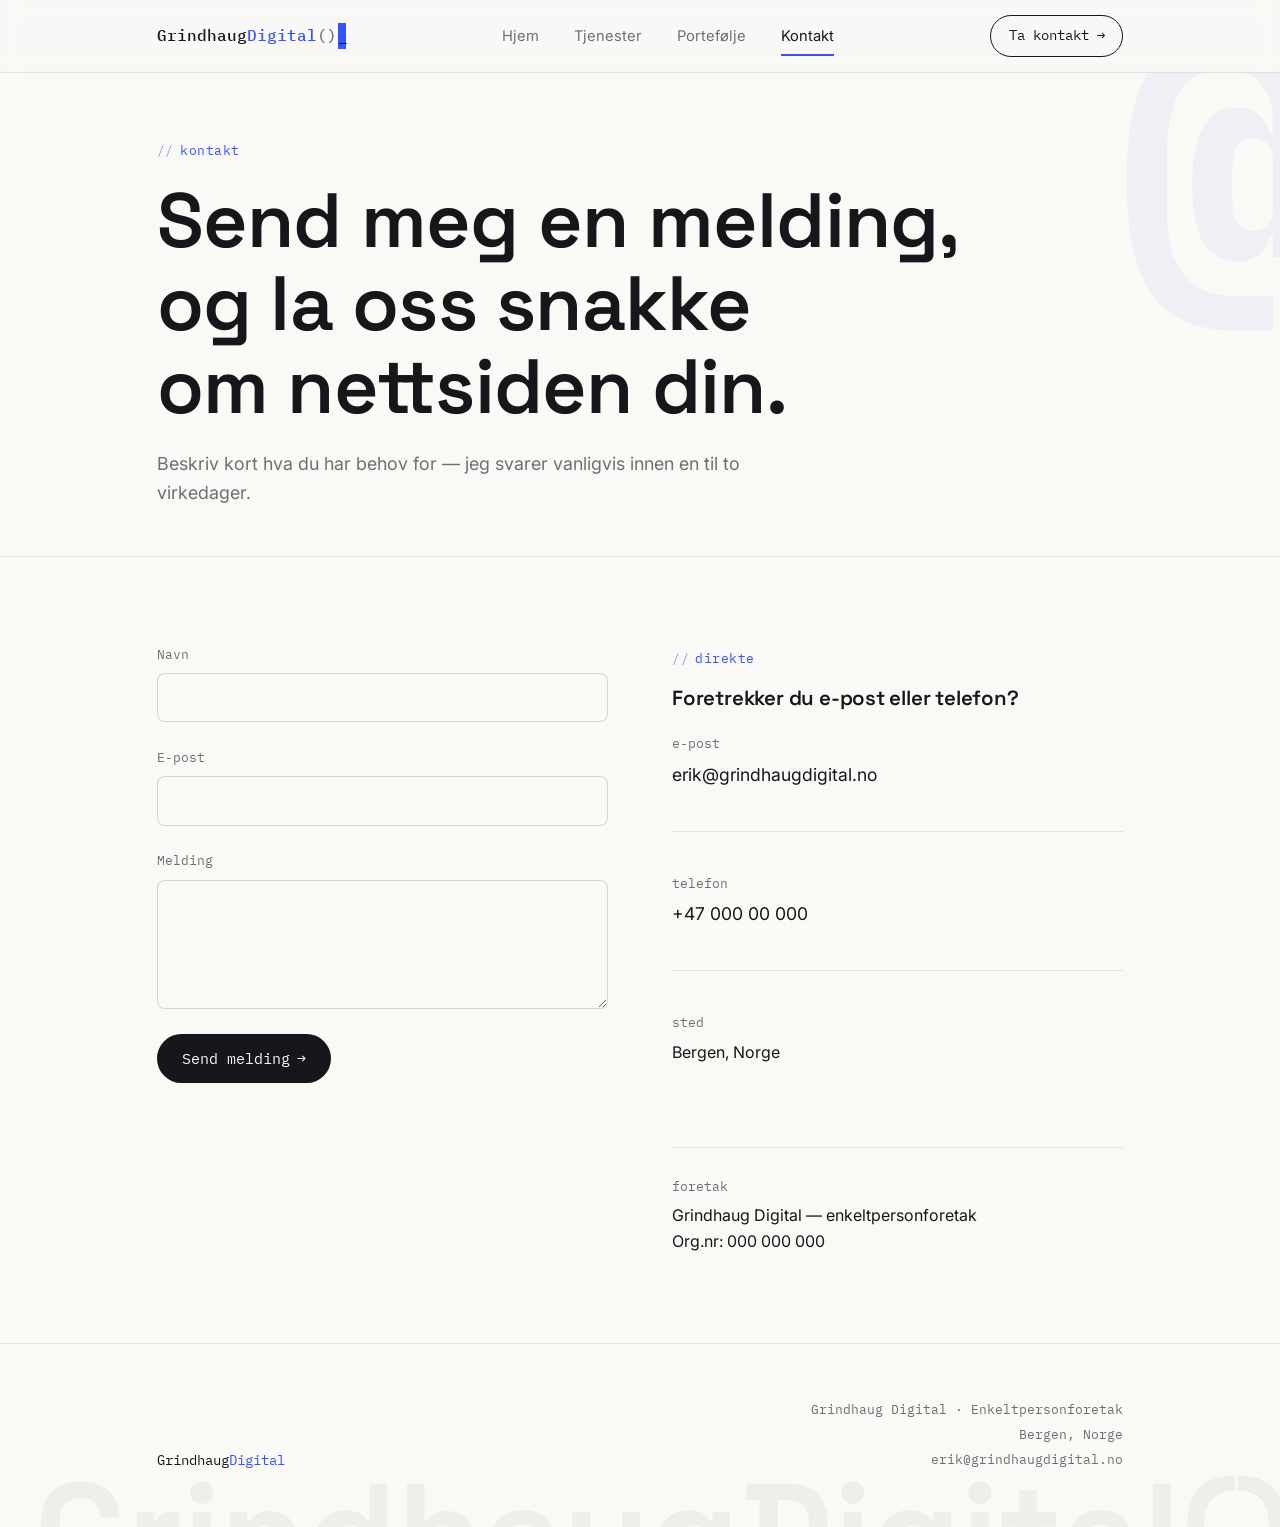
==== kontakt.html @ baaac8c5 "Add files via upload" ====
<!DOCTYPE html>
<html lang="no">
<head>
  <meta charset="UTF-8" />
  <meta name="viewport" content="width=device-width, initial-scale=1.0" />
  <title>Kontakt — Grindhaug Digital</title>
  <meta name="description" content="Ta kontakt med Grindhaug Digital for en uforpliktende samtale om nettsiden din." />
  <link rel="preconnect" href="https://fonts.googleapis.com">
  <link href="https://fonts.googleapis.com/css2?family=Space+Grotesk:wght@500;600;700&family=Inter:wght@400;500;600&family=IBM+Plex+Mono:wght@400;500&display=swap" rel="stylesheet">
  <link rel="icon" type="image/x-icon" href="favicon.ico">
  <link rel="icon" type="image/png" sizes="192x192" href="favicon-192.png">
  <link rel="apple-touch-icon" sizes="180x180" href="apple-touch-icon.png">
  <link rel="stylesheet" href="styles.css">
  <style>
    .field { display: flex; flex-direction: column; gap: 0.5rem; margin-bottom: 1.6rem; }
    .field label {
      font-family: var(--mono); font-size: 0.8rem; color: var(--ink-soft);
    }
    .field input, .field textarea {
      font-family: var(--body); font-size: 1rem; color: var(--ink);
      background: var(--paper);
      border: 1px solid var(--line-strong);
      border-radius: 8px;
      padding: 0.85rem 1rem;
      resize: vertical;
    }
    .field input:focus, .field textarea:focus {
      border-color: var(--accent);
    }
    .visually-hidden {
      position: absolute; width: 1px; height: 1px;
      overflow: hidden; clip: rect(0 0 0 0); white-space: nowrap;
    }
  </style>
</head>
<body>

  <nav class="nav">
    <div class="wrap">
      <a href="index.html" class="nav-logo">Grindhaug<span class="accent">Digital</span><span class="dim">()</span><span class="cursor">_</span></a>
      <ul class="nav-links">
        <li><a href="index.html">Hjem</a></li>
        <li><a href="tjenester.html">Tjenester</a></li>
        <li><a href="portefolje.html">Portefølje</a></li>
        <li><a href="kontakt.html" aria-current="page">Kontakt</a></li>
      </ul>
      <a href="kontakt.html" class="nav-cta">Ta kontakt →</a>
      <button class="nav-toggle" aria-label="Åpne meny" aria-expanded="false">☰</button>
    </div>
  </nav>

  <header class="page-head hero">
    <span class="hero-glyph" aria-hidden="true">@</span>
    <div class="wrap reveal">
      <p class="eyebrow">kontakt</p>
      <h1 class="text-balance" style="max-width: 18em;">Send meg en melding, og la oss snakke om nettsiden din.</h1>
      <p class="lede" style="margin-top: 1.4rem;">
        Beskriv kort hva du har behov for — jeg svarer vanligvis innen en
        til to virkedager.
      </p>
    </div>
  </header>

  <section class="hairline">
    <div class="wrap grid-2" style="gap: 4rem;">

      <!-- Kontaktform (via Formspree — fungerer på GitHub Pages) -->
      <div class="reveal">
        <form action="https://formspree.io/f/DITT-FORM-ID" method="POST">
          <p class="visually-hidden">
            <label>Ikke fyll ut dette: <input name="_gotcha" tabindex="-1" autocomplete="off" /></label>
          </p>

          <div class="field">
            <label for="navn">Navn</label>
            <input type="text" id="navn" name="navn" required />
          </div>

          <div class="field">
            <label for="epost">E-post</label>
            <input type="email" id="epost" name="epost" required />
          </div>

          <div class="field">
            <label for="melding">Melding</label>
            <textarea id="melding" name="melding" rows="5" required></textarea>
          </div>

          <button type="submit" class="btn btn-primary">Send melding <span class="btn-arrow">→</span></button>
        </form>
      </div>

      <!-- Direkte kontaktinfo -->
      <div class="reveal" style="transition-delay: 0.1s;">
        <p class="eyebrow">direkte</p>
        <h3 style="margin-bottom: 1.6rem;">Foretrekker du e-post eller telefon?</h3>

        <div class="divider-list" style="margin-bottom: 2.5rem;">
          <div style="padding-top: 0;">
            <p style="font-family: var(--mono); font-size: 0.8rem; color: var(--ink-soft); margin-bottom: 0.4rem;">e-post</p>
            <a href="mailto:erik@grindhaugdigital.no" style="font-size: 1.1rem; color: var(--ink);">erik@grindhaugdigital.no</a>
          </div>
          <div>
            <p style="font-family: var(--mono); font-size: 0.8rem; color: var(--ink-soft); margin-bottom: 0.4rem;">telefon</p>
            <a href="tel:+4700000000" style="font-size: 1.1rem; color: var(--ink);">+47 000 00 000</a>
          </div>
          <div>
            <p style="font-family: var(--mono); font-size: 0.8rem; color: var(--ink-soft); margin-bottom: 0.4rem;">sted</p>
            <p style="color: var(--ink); margin: 0;">Bergen, Norge</p>
          </div>
        </div>

        <div class="hairline" style="padding-top: 1.8rem;">
          <p style="font-family: var(--mono); font-size: 0.8rem; color: var(--ink-soft); margin-bottom: 0.4rem;">foretak</p>
          <p style="color: var(--ink); margin: 0;">
            Grindhaug Digital — enkeltpersonforetak<br>
            Org.nr: 000 000 000
          </p>
        </div>
      </div>

    </div>
  </section>

  <footer class="footer hairline">
    <div class="wrap">
      <div class="footer-brand">Grindhaug<span style="color: var(--accent);">Digital</span></div>
      <div class="footer-meta">
        <span>Grindhaug Digital · Enkeltpersonforetak</span>
        <span>Bergen, Norge</span>
        <a href="mailto:erik@grindhaugdigital.no">erik@grindhaugdigital.no</a>
      </div>
    </div>
  </footer>

  <script src="script.js"></script>
</body>
</html>
---- styles.css ----
/* ============================================
   Grindhaug Digital — design tokens
   ============================================ */
:root {
  --paper:      #FAF9F6;
  --paper-alt:  #F1EEE8;
  --ink:        #15171B;
  --ink-soft:   #6B6F76;
  --line:       rgba(20, 20, 24, 0.10);
  --line-strong:rgba(20, 20, 24, 0.16);
  --accent:     #3654FF;
  --accent-ink: #1E2E99;
  --accent-soft:#E8ECFF;

  --display: "Space Grotesk", "Inter", sans-serif;
  --body:    "Inter", sans-serif;
  --mono:    "IBM Plex Mono", monospace;

  --container: 1120px;
  --gutter: 6vw;
}

* { margin: 0; padding: 0; box-sizing: border-box; }

html { scroll-behavior: smooth; }

body {
  background: var(--paper);
  color: var(--ink);
  font-family: var(--body);
  font-size: 16px;
  line-height: 1.6;
  -webkit-font-smoothing: antialiased;
}

img { display: block; max-width: 100%; }

a { color: inherit; text-decoration: none; }

::selection { background: var(--accent); color: var(--paper); }

:focus-visible {
  outline: 2px solid var(--accent);
  outline-offset: 3px;
}

/* ============================================
   Layout helpers
   ============================================ */
.wrap {
  max-width: var(--container);
  margin: 0 auto;
  padding: 0 var(--gutter);
}

section { padding: 5.5rem 0; }

.hairline {
  border-top: 1px solid var(--line);
}

/* eyebrow / code-comment label */
.eyebrow {
  display: inline-flex;
  align-items: center;
  gap: 0.5em;
  font-family: var(--mono);
  font-size: 0.8rem;
  letter-spacing: 0.04em;
  color: var(--accent);
  margin-bottom: 1.1rem;
}
.eyebrow::before { content: "//"; opacity: 0.55; }

/* ============================================
   Typography
   ============================================ */
h1, h2, h3, h4 {
  font-family: var(--display);
  font-weight: 600;
  line-height: 1.08;
  letter-spacing: -0.01em;
}

h1 { font-size: clamp(2.9rem, 6vw, 5.2rem); }
h2 { font-size: clamp(1.9rem, 3.4vw, 2.8rem); }
h3 { font-size: clamp(1.15rem, 1.6vw, 1.4rem); }

p  { color: var(--ink-soft); max-width: 38em; }
.lede { font-size: clamp(1.05rem, 1.4vw, 1.25rem); }

.text-balance { text-wrap: balance; }

/* ============================================
   Hero background glyph (signature)
   ============================================ */
.hero {
  position: relative;
  overflow: hidden;
}
.hero-glyph {
  position: absolute;
  top: -6rem;
  right: -3rem;
  font-family: var(--mono);
  font-weight: 700;
  font-size: clamp(14rem, 28vw, 26rem);
  line-height: 1;
  color: var(--accent);
  opacity: 0.05;
  pointer-events: none;
  user-select: none;
  z-index: 0;
}
.hero > .wrap { position: relative; z-index: 1; }

/* ============================================
   Scroll-reveal
   ============================================ */
.reveal {
  opacity: 0;
  transform: translateY(28px);
  transition: opacity 0.7s cubic-bezier(.2,.7,.2,1), transform 0.7s cubic-bezier(.2,.7,.2,1);
}
.reveal.visible {
  opacity: 1;
  transform: translateY(0);
}

/* ============================================
   Feature card hover (grid-3 items)
   ============================================ */
.feature {
  padding: 1.4rem;
  margin: -0.2rem -1.2rem;
  border-radius: 12px;
  transition: background 0.3s ease, transform 0.3s ease;
}
.feature:hover {
  background: var(--paper-alt);
  transform: translateY(-3px);
}

/* ============================================
   Nav
   ============================================ */
.nav {
  position: sticky;
  top: 0;
  z-index: 50;
  background: rgba(250, 249, 246, 0.86);
  backdrop-filter: blur(10px);
  border-bottom: 1px solid var(--line);
}
.nav .wrap {
  display: flex;
  align-items: center;
  justify-content: space-between;
  height: 4.5rem;
}
.nav-logo {
  font-family: var(--mono);
  font-size: 1rem;
  font-weight: 500;
  white-space: nowrap;
}
.nav-logo .dim { color: var(--ink-soft); }
.nav-logo .accent { color: var(--accent); }
.nav-logo .cursor {
  display: inline-block;
  width: 0.5em;
  margin-left: 0.05em;
  background: var(--accent);
  animation: blink 1.1s steps(1) infinite;
}
@keyframes blink { 50% { opacity: 0; } }

.nav-links {
  display: flex;
  align-items: center;
  gap: 2.2rem;
  list-style: none;
}
.nav-links a {
  font-size: 0.92rem;
  color: var(--ink-soft);
  transition: color 0.15s ease;
}
.nav-links a:hover,
.nav-links a[aria-current="page"] {
  color: var(--ink);
}
.nav-links a[aria-current="page"] {
  position: relative;
}
.nav-links a[aria-current="page"]::after {
  content: "";
  position: absolute;
  left: 0; right: 0; bottom: -0.65rem;
  height: 2px;
  background: var(--accent);
}

.nav-cta {
  font-family: var(--mono);
  font-size: 0.85rem;
  padding: 0.55rem 1.1rem;
  border: 1px solid var(--ink);
  border-radius: 999px;
  transition: background 0.15s ease, color 0.15s ease, border-color 0.15s ease;
}
.nav-cta:hover {
  background: var(--ink);
  color: var(--paper);
}

.nav-toggle {
  display: none;
  background: none;
  border: 1px solid var(--line-strong);
  border-radius: 8px;
  width: 2.5rem;
  height: 2.5rem;
  align-items: center;
  justify-content: center;
  font-family: var(--mono);
  font-size: 0.9rem;
}

/* ============================================
   Buttons
   ============================================ */
.btn {
  display: inline-flex;
  align-items: center;
  gap: 0.5em;
  font-family: var(--mono);
  font-size: 0.92rem;
  padding: 0.85rem 1.5rem;
  border-radius: 999px;
  border: 1px solid transparent;
  cursor: pointer;
  transition: transform 0.15s ease, background 0.15s ease, color 0.15s ease, border-color 0.15s ease;
}
.btn:hover { transform: translateY(-1px); }

.btn-primary {
  background: var(--ink);
  color: var(--paper);
}
.btn-primary:hover { background: var(--accent); }

.btn-secondary {
  background: transparent;
  color: var(--ink);
  border-color: var(--ink);
}
.btn-secondary:hover {
  border-color: var(--accent);
  color: var(--accent);
}

.btn-arrow { transition: transform 0.15s ease; }
.btn:hover .btn-arrow { transform: translateX(3px); }

/* ============================================
   Browser-frame component (signature element)
   ============================================ */
.browser {
  border-radius: 14px;
  border: 1px solid var(--line-strong);
  background: var(--paper);
  overflow: hidden;
  box-shadow: 0 24px 60px -32px rgba(20, 20, 24, 0.35);
  transition: transform 0.4s cubic-bezier(.2,.8,.2,1), box-shadow 0.4s ease;
}
.browser:hover {
  transform: translateY(-6px);
  box-shadow: 0 34px 80px -28px rgba(20, 20, 24, 0.45);
}
.browser-bar {
  display: flex;
  align-items: center;
  gap: 0.6rem;
  padding: 0.7rem 0.9rem;
  background: var(--paper-alt);
  border-bottom: 1px solid var(--line);
}
.browser-dots { display: flex; gap: 0.35rem; flex-shrink: 0; }
.browser-dots span {
  width: 0.6rem; height: 0.6rem;
  border-radius: 50%;
  background: var(--line-strong);
}
.browser-url {
  font-family: var(--mono);
  font-size: 0.78rem;
  color: var(--ink-soft);
  background: var(--paper);
  border: 1px solid var(--line);
  border-radius: 6px;
  padding: 0.3rem 0.7rem;
  flex: 1;
  overflow: hidden;
  white-space: nowrap;
  text-overflow: ellipsis;
}

/* Hestesykepleieren mini-mockup, in its own brand palette */
.mock-hsp {
  --m-forest:#1e2d1f; --m-sage:#7a9e7e; --m-gold:#c8a84b; --m-mist:#f7f5f0;
  background: var(--m-mist);
  padding: 1.6rem 1.4rem;
  font-family: var(--body);
}
.mock-hsp .mock-nav {
  display: flex; align-items: center; justify-content: space-between;
  margin-bottom: 2.2rem;
}
.mock-hsp .mock-brand {
  display: flex; align-items: center; gap: 0.45rem;
  font-weight: 600; color: var(--m-forest); font-size: 0.85rem;
}
.mock-hsp .mock-mark {
  width: 1.3rem; height: 1.3rem; border-radius: 50%;
  background: #D92E33; position: relative; flex-shrink: 0;
}
.mock-hsp .mock-nav-links {
  display: flex; gap: 1rem; font-size: 0.62rem; letter-spacing: 0.08em;
  text-transform: uppercase; color: var(--m-sage);
}
.mock-hsp .mock-hero h4 {
  font-family: 'Playfair Display', serif;
  color: var(--m-forest);
  font-size: 1.6rem;
  font-weight: 500;
  margin-bottom: 0.6rem;
}
.mock-hsp .mock-hero p {
  font-size: 0.75rem;
  color: var(--m-forest);
  opacity: 0.7;
  max-width: 20em;
  margin-bottom: 1rem;
}
.mock-hsp .mock-cta {
  display: inline-block;
  font-size: 0.65rem;
  letter-spacing: 0.08em;
  text-transform: uppercase;
  color: var(--m-mist);
  background: var(--m-forest);
  padding: 0.55rem 1.1rem;
  border-radius: 2px;
}

/* ============================================
   Footer
   ============================================ */
.footer {
  padding: 3.5rem 0;
  position: relative;
  overflow: hidden;
}
.footer::before {
  content: "GrindhaugDigital()";
  position: absolute;
  right: -1%;
  bottom: -0.55em;
  font-family: var(--display);
  font-weight: 700;
  font-size: clamp(3rem, 11vw, 9rem);
  line-height: 1;
  color: var(--ink);
  opacity: 0.045;
  white-space: nowrap;
  pointer-events: none;
  z-index: 0;
}
.footer .wrap { position: relative; z-index: 1; }
.footer .wrap {
  display: flex;
  flex-wrap: wrap;
  gap: 2rem;
  justify-content: space-between;
  align-items: flex-end;
}
.footer-brand {
  font-family: var(--mono);
  font-size: 0.9rem;
}
.footer-meta {
  font-family: var(--mono);
  font-size: 0.8rem;
  color: var(--ink-soft);
  display: flex;
  flex-direction: column;
  gap: 0.3rem;
  text-align: right;
}
.footer-meta a:hover { color: var(--accent); }

/* ============================================
   Reusable grid / cards
   ============================================ */
.grid-3 {
  display: grid;
  grid-template-columns: repeat(3, 1fr);
  gap: 2.5rem;
}
.grid-2 {
  display: grid;
  grid-template-columns: 1fr 1fr;
  gap: 3rem;
}

.card-number {
  font-family: var(--mono);
  font-size: 0.8rem;
  color: var(--accent);
  margin-bottom: 0.9rem;
}

.divider-list > * {
  border-top: 1px solid var(--line);
  padding: 2.6rem 0;
}
.divider-list > *:first-child { border-top: none; }

/* ============================================
   Page header (sub-pages)
   ============================================ */
.page-head {
  padding: 4rem 0 3rem;
}

/* ============================================
   Responsive
   ============================================ */
@media (max-width: 880px) {
  .grid-3 { grid-template-columns: 1fr; gap: 2.2rem; }
  .grid-2 { grid-template-columns: 1fr; gap: 2.5rem; }
  section { padding: 3.5rem 0; }

  .nav-links, .nav-cta { display: none; }
  .nav-toggle { display: flex; }

  .nav.open .nav-links {
    display: flex;
    flex-direction: column;
    align-items: flex-start;
    gap: 1.2rem;
    position: absolute;
    top: 4.5rem; left: 0; right: 0;
    background: var(--paper);
    border-bottom: 1px solid var(--line);
    padding: 1.5rem var(--gutter) 2rem;
  }
  .nav.open .nav-cta {
    display: inline-flex;
    position: absolute;
    top: 4.5rem; left: 0; right: 0;
    margin: 0;
  }
  .nav.open .nav-links a[aria-current="page"]::after { display: none; }

  .footer .wrap { flex-direction: column; align-items: flex-start; }
  .footer-meta { text-align: left; }
}

@media (prefers-reduced-motion: reduce) {
  * { transition: none !important; animation: none !important; scroll-behavior: auto !important; }
}
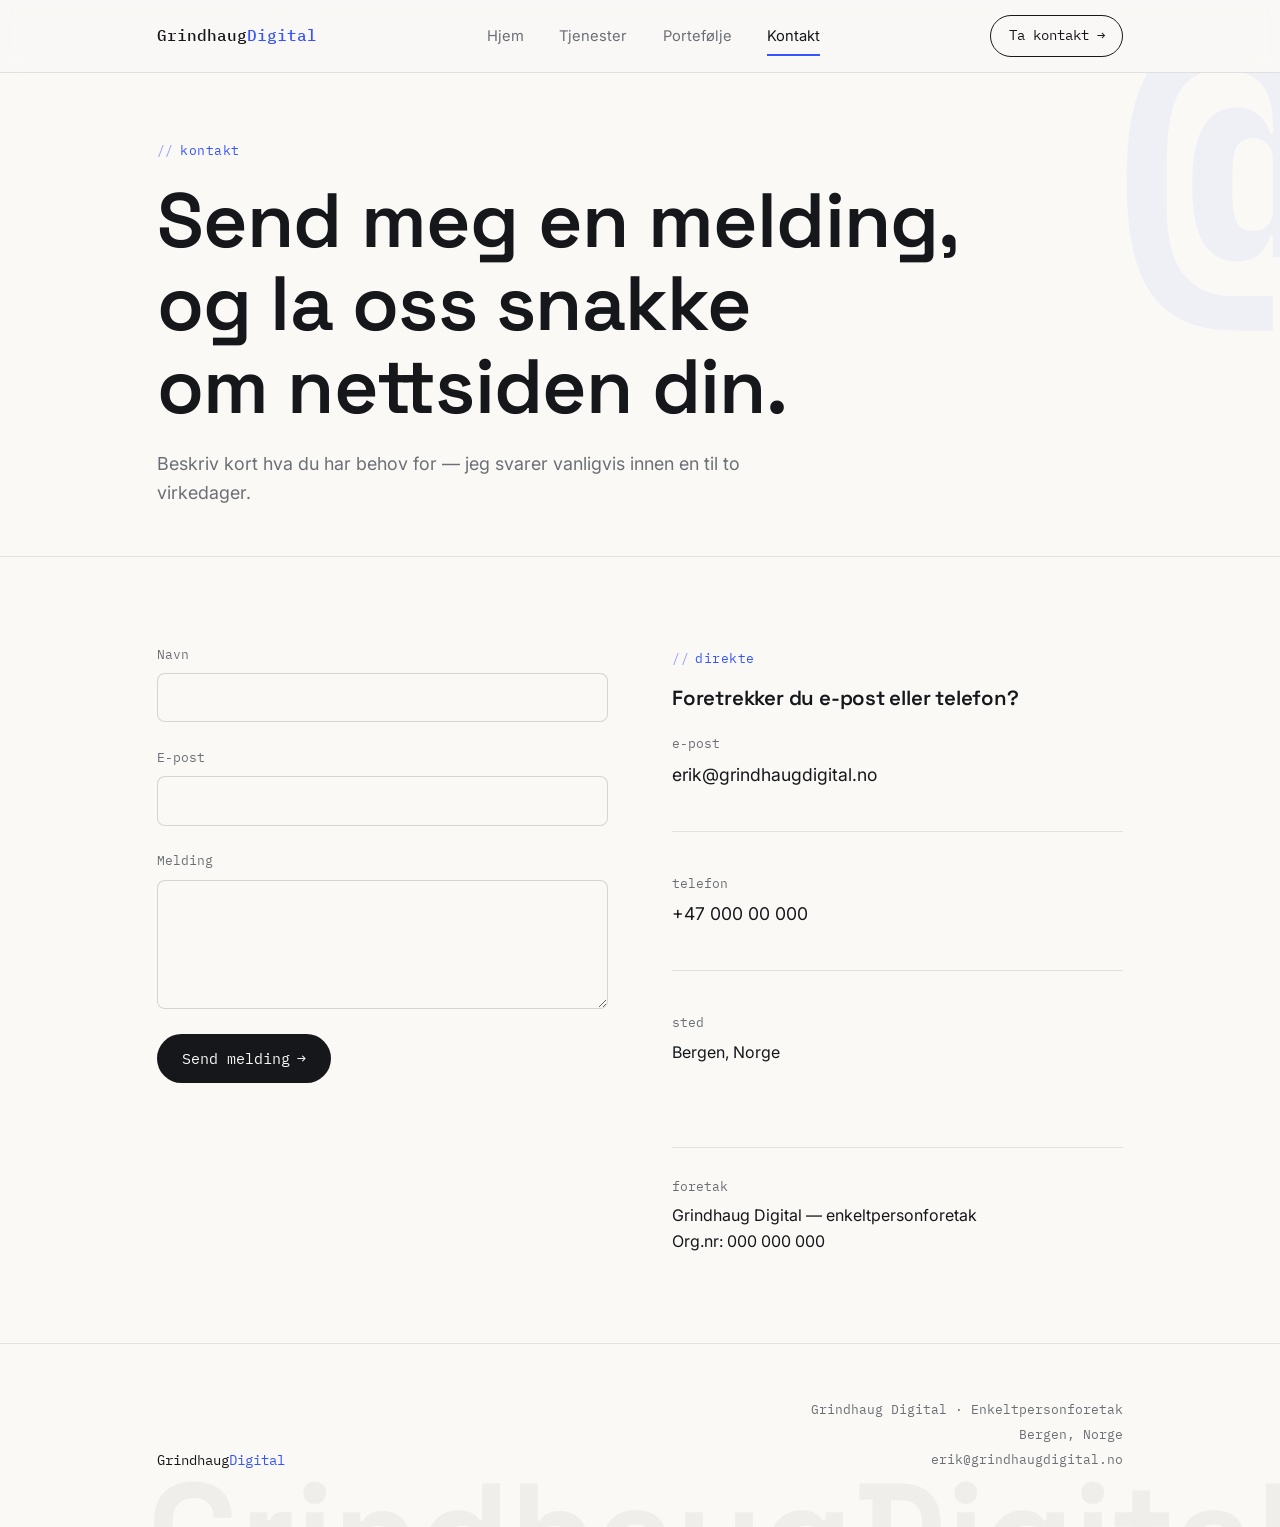
==== commit ce5526ea: "Add files via upload" ====
--- a/kontakt.html
+++ b/kontakt.html
@@ -37,7 +37,7 @@
 
   <nav class="nav">
     <div class="wrap">
-      <a href="index.html" class="nav-logo">Grindhaug<span class="accent">Digital</span><span class="dim">()</span><span class="cursor">_</span></a>
+      <a href="index.html" class="nav-logo">Grindhaug<span class="accent">Digital</span></a>
       <ul class="nav-links">
         <li><a href="index.html">Hjem</a></li>
         <li><a href="tjenester.html">Tjenester</a></li>
--- a/styles.css
+++ b/styles.css
@@ -164,16 +164,7 @@
   font-weight: 500;
   white-space: nowrap;
 }
-.nav-logo .dim { color: var(--ink-soft); }
 .nav-logo .accent { color: var(--accent); }
-.nav-logo .cursor {
-  display: inline-block;
-  width: 0.5em;
-  margin-left: 0.05em;
-  background: var(--accent);
-  animation: blink 1.1s steps(1) infinite;
-}
-@keyframes blink { 50% { opacity: 0; } }
 
 .nav-links {
   display: flex;
@@ -363,7 +354,7 @@
   overflow: hidden;
 }
 .footer::before {
-  content: "GrindhaugDigital()";
+  content: "GrindhaugDigital";
   position: absolute;
   right: -1%;
   bottom: -0.55em;
